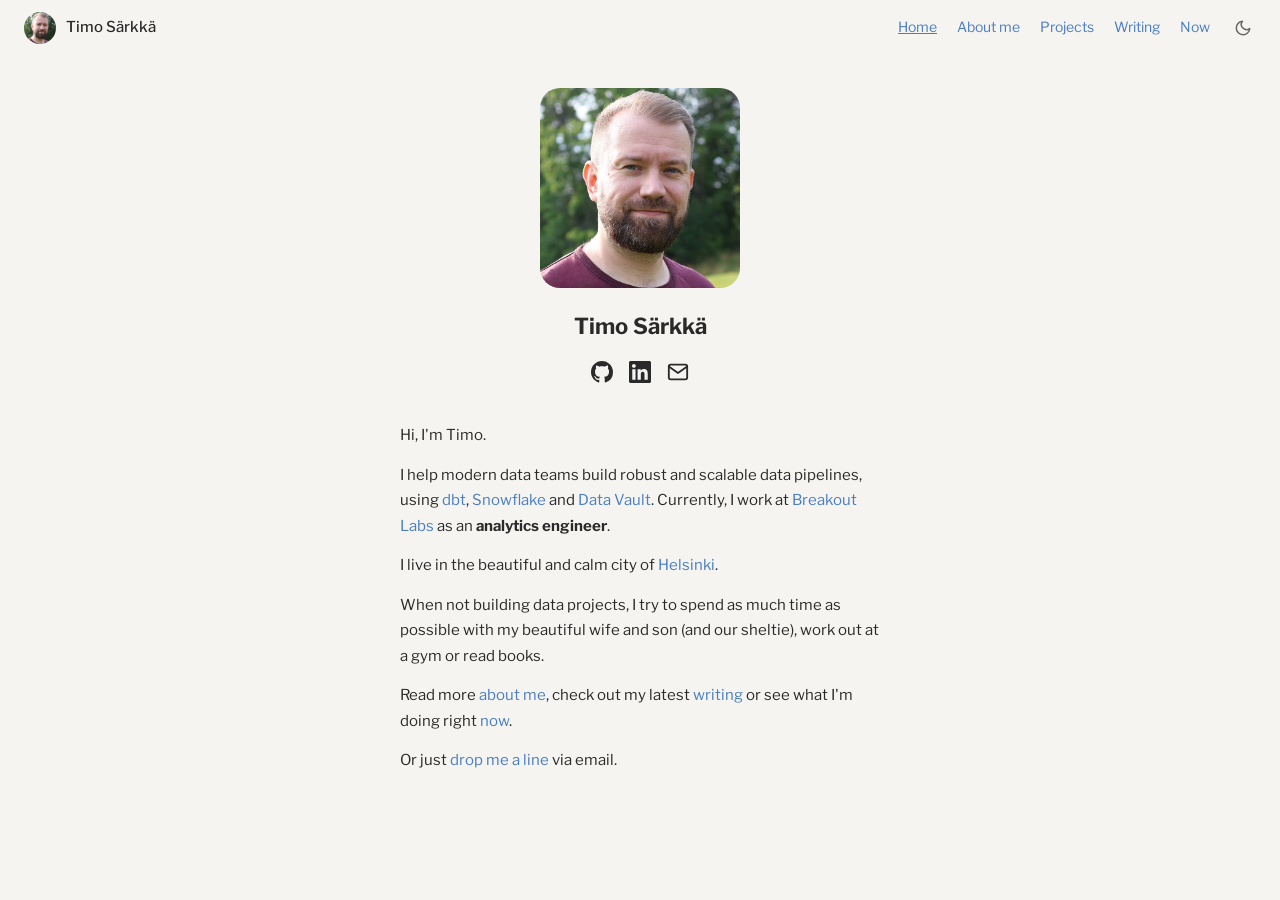
==== index.html @ 3b536372 "fixes to colors, fonts, images, viewport widths" ====
<!doctype html>
<html lang="en">
  <head>
    <meta charset="UTF-8" />
    <meta name="viewport" content="width=device-width, initial-scale=1.0" />
    <title>Timo Särkkä</title>
    <meta
      name="description"
      content="Timo Särkkä — analytics engineer, data pipeline builder, based in Helsinki."
    />
    <link rel="stylesheet" href="css/style.css" />
    <link
      rel="stylesheet"
      href="https://fonts.googleapis.com/css2?family=Libre+Franklin:wght@400;500;700&display=swap"
    />
    <script>
      (function () {
        const saved = localStorage.getItem("theme");
        const prefersDark = window.matchMedia(
          "(prefers-color-scheme: dark)",
        ).matches;
        if (saved === "dark" || (!saved && prefersDark)) {
          document.documentElement.setAttribute("data-theme", "dark");
        }
      })();
    </script>
  </head>
  <body>
    <header>
      <nav class="nav">
        <a href="index.html" class="nav-brand">
          <img
            src="images/profilepic_big.png"
            alt=""
            class="nav-avatar"
            onerror="this.style.visibility = 'hidden'"
          />
          Timo Särkkä
        </a>
        <div class="nav-right">
          <ul class="nav-links">
            <li><a href="index.html" data-nav-link>Home</a></li>
            <li><a href="about.html" data-nav-link>About me</a></li>
            <li><a href="projects.html" data-nav-link>Projects</a></li>
            <li><a href="writing.html" data-nav-link>Writing</a></li>
            <li><a href="now.html" data-nav-link>Now</a></li>
          </ul>
          <button class="theme-toggle" aria-label="Toggle dark mode">
            <svg
              class="icon-moon"
              viewBox="0 0 24 24"
              fill="none"
              stroke="currentColor"
              stroke-width="2"
              stroke-linecap="round"
              stroke-linejoin="round"
            >
              <path d="M21 12.79A9 9 0 1 1 11.21 3 7 7 0 0 0 21 12.79z" />
            </svg>
            <svg
              class="icon-sun"
              viewBox="0 0 24 24"
              fill="none"
              stroke="currentColor"
              stroke-width="2"
              stroke-linecap="round"
              stroke-linejoin="round"
            >
              <circle cx="12" cy="12" r="5" />
              <line x1="12" y1="1" x2="12" y2="3" />
              <line x1="12" y1="21" x2="12" y2="23" />
              <line x1="4.22" y1="4.22" x2="5.64" y2="5.64" />
              <line x1="18.36" y1="18.36" x2="19.78" y2="19.78" />
              <line x1="1" y1="12" x2="3" y2="12" />
              <line x1="21" y1="12" x2="23" y2="12" />
              <line x1="4.22" y1="19.78" x2="5.64" y2="18.36" />
              <line x1="18.36" y1="5.64" x2="19.78" y2="4.22" />
            </svg>
          </button>
        </div>
        <button class="nav-hamburger" id="nav-hamburger" aria-label="Open menu">
          <span></span><span></span><span></span>
        </button>
      </nav>
      <div class="nav-mobile" id="nav-mobile">
        <a href="index.html" data-nav-link>Home</a>
        <a href="about.html" data-nav-link>About me</a>
        <a href="projects.html" data-nav-link>Projects</a>
        <a href="writing.html" data-nav-link>Writing</a>
        <a href="now.html" data-nav-link>Now</a>
        <div class="nav-mobile-footer">
          <button class="theme-toggle" aria-label="Toggle dark mode">
            <svg
              class="icon-moon"
              viewBox="0 0 24 24"
              fill="none"
              stroke="currentColor"
              stroke-width="2"
              stroke-linecap="round"
              stroke-linejoin="round"
            >
              <path d="M21 12.79A9 9 0 1 1 11.21 3 7 7 0 0 0 21 12.79z" />
            </svg>
            <svg
              class="icon-sun"
              viewBox="0 0 24 24"
              fill="none"
              stroke="currentColor"
              stroke-width="2"
              stroke-linecap="round"
              stroke-linejoin="round"
            >
              <circle cx="12" cy="12" r="5" />
              <line x1="12" y1="1" x2="12" y2="3" />
              <line x1="12" y1="21" x2="12" y2="23" />
              <line x1="4.22" y1="4.22" x2="5.64" y2="5.64" />
              <line x1="18.36" y1="18.36" x2="19.78" y2="19.78" />
              <line x1="1" y1="12" x2="3" y2="12" />
              <line x1="21" y1="12" x2="23" y2="12" />
              <line x1="4.22" y1="19.78" x2="5.64" y2="18.36" />
              <line x1="18.36" y1="5.64" x2="19.78" y2="4.22" />
            </svg>
          </button>
        </div>
      </div>
    </header>

    <main>
      <div class="page home">
        <img
          src="images/profilepic_big.png"
          alt="Timo Särkkä"
          class="home-avatar"
          onerror="this.style.visibility = 'hidden'"
        />
        <h1 class="home-name">Timo Särkkä</h1>

        <div class="home-social">
          <a
            href="https://github.com/timosarkka"
            target="_blank"
            rel="noopener"
            aria-label="GitHub"
          >
            <svg viewBox="0 0 16 16" fill="currentColor">
              <path
                d="M8 0C3.58 0 0 3.58 0 8c0 3.54 2.29 6.53 5.47 7.59.4.07.55-.17.55-.38 0-.19-.01-.82-.01-1.49-2.01.37-2.53-.49-2.69-.94-.09-.23-.48-.94-.82-1.13-.28-.15-.68-.52-.01-.53.63-.01 1.08.58 1.23.82.72 1.21 1.87.87 2.33.66.07-.52.28-.87.51-1.07-1.78-.2-3.64-.89-3.64-3.95 0-.87.31-1.59.82-2.15-.08-.2-.36-1.02.08-2.12 0 0 .67-.21 2.2.82.64-.18 1.32-.27 2-.27.68 0 1.36.09 2 .27 1.53-1.04 2.2-.82 2.2-.82.44 1.1.16 1.92.08 2.12.51.56.82 1.27.82 2.15 0 3.07-1.87 3.75-3.65 3.95.29.25.54.73.54 1.48 0 1.07-.01 1.93-.01 2.2 0 .21.15.46.55.38A8.013 8.013 0 0016 8c0-4.42-3.58-8-8-8z"
              />
            </svg>
          </a>
          <a
            href="https://linkedin.com/in/timosarkka"
            target="_blank"
            rel="noopener"
            aria-label="LinkedIn"
          >
            <svg viewBox="0 0 24 24" fill="currentColor">
              <path
                d="M20.447 20.452h-3.554v-5.569c0-1.328-.027-3.037-1.852-3.037-1.853 0-2.136 1.445-2.136 2.939v5.667H9.351V9h3.414v1.561h.046c.477-.9 1.637-1.85 3.37-1.85 3.601 0 4.267 2.37 4.267 5.455v6.286zM5.337 7.433c-1.144 0-2.063-.926-2.063-2.065 0-1.138.92-2.063 2.063-2.063 1.14 0 2.064.925 2.064 2.063 0 1.139-.925 2.065-2.064 2.065zm1.782 13.019H3.555V9h3.564v11.452zM22.225 0H1.771C.792 0 0 .774 0 1.729v20.542C0 23.227.792 24 1.771 24h20.451C23.2 24 24 23.227 24 22.271V1.729C24 .774 23.2 0 22.222 0h.003z"
              />
            </svg>
          </a>
          <a href="mailto:timojsarkka@gmail.com" aria-label="Email">
            <svg
              viewBox="0 0 24 24"
              fill="none"
              stroke="currentColor"
              stroke-width="2"
              stroke-linecap="round"
              stroke-linejoin="round"
            >
              <path
                d="M4 4h16c1.1 0 2 .9 2 2v12c0 1.1-.9 2-2 2H4c-1.1 0-2-.9-2-2V6c0-1.1.9-2 2-2z"
              />
              <polyline points="22,6 12,13 2,6" />
            </svg>
          </a>
        </div>

        <div class="home-bio">
          <p>Hi, I'm Timo.</p>
          <p>
            I help modern data teams build robust and scalable data pipelines,
            using
            <a href="https://www.getdbt.com" target="_blank" rel="noopener"
              >dbt</a
            >,
            <a href="https://www.snowflake.com" target="_blank" rel="noopener"
              >Snowflake</a
            >
            and
            <a
              href="https://www.dataladdervault.com"
              target="_blank"
              rel="noopener"
              >Data Vault</a
            >. Currently, I work at
            <a href="https://www.breakoutlabs.fi" target="_blank" rel="noopener"
              >Breakout Labs</a
            >
            as an <strong>analytics engineer</strong>.
          </p>
          <p>
            I live in the beautiful and calm city of
            <a
              href="https://en.wikipedia.org/wiki/Helsinki"
              target="_blank"
              rel="noopener"
              >Helsinki</a
            >.
          </p>
          <p>
            When not building data projects, I try to spend as much time as
            possible with my beautiful wife and son (and our sheltie), work out
            at a gym or read books.
          </p>
          <p>
            Read more <a href="about.html">about me</a>, check out my latest
            <a href="writing.html">writing</a> or see what I'm doing right
            <a href="now.html">now</a>.
          </p>
          <p>
            Or just
            <a href="mailto:timojsarkka@gmail.com">drop me a line</a> via email.
          </p>
        </div>
      </div>
    </main>

    <script src="js/main.js"></script>
  </body>
</html>
---- css/style.css ----
/* ============================================================
   CSS Custom Properties
   ============================================================ */
:root {
  --bg: #f5f4f1;
  --bg-card: #e8e5df;
  --text: #2a2a2a;
  --text-muted: #666666;
  --accent: #4a7ec0;
  --accent-hover: #3a6eb0;
  --border: #d4d2cc;
  --radius: 6px;
  --content-width: min(700px, 90vw);
  --font: "Libre Franklin", system-ui, sans-serif;
}

[data-theme="dark"] {
  --bg: #1e1e28;
  --bg-card: #2a2a36;
  --text: #e2e2e8;
  --text-muted: #8888a0;
  --accent: #6b9fd4;
  --accent-hover: #8ab8e4;
  --border: #38384a;
}

/* ============================================================
   Reset & Base
   ============================================================ */
*,
*::before,
*::after {
  box-sizing: border-box;
  margin: 0;
  padding: 0;
}

html {
  -webkit-text-size-adjust: 100%;
}

body {
  background-color: var(--bg);
  color: var(--text);
  font-family: var(--font);
  font-size: 0.9375rem;
  line-height: 1.7;
  transition:
    background-color 0.2s,
    color 0.2s;
  min-height: 100vh;
}

a {
  color: var(--accent);
  text-decoration: none;
}
a:hover {
  color: var(--accent-hover);
  text-decoration: underline;
}

img {
  max-width: 100%;
  display: block;
}

/* ============================================================
   Header & Navigation
   ============================================================ */
header {
  position: sticky;
  top: 0;
  z-index: 100;
  background-color: var(--bg);
  transition: background-color 0.2s;
}

.nav {
  display: flex;
  align-items: center;
  justify-content: space-between;
  padding: 0 24px;
  height: 56px;
}

.nav-brand {
  display: flex;
  align-items: center;
  gap: 10px;
  color: var(--text);
  font-size: 0.9375rem;
  font-weight: 500;
  text-decoration: none;
  flex-shrink: 0;
}
.nav-brand:hover {
  color: var(--text);
  text-decoration: none;
}

.nav-avatar {
  width: 32px;
  height: 32px;
  border-radius: 50%;
  object-fit: cover;
  background: var(--bg-card);
}

.nav-right {
  display: flex;
  align-items: center;
  gap: 20px;
}

.nav-links {
  display: flex;
  list-style: none;
  gap: 20px;
  align-items: center;
}
.nav-links a {
  color: var(--accent);
  font-size: 0.875rem;
  text-decoration: none;
}
.nav-links a:hover,
.nav-links a.active {
  text-decoration: underline;
}

/* Theme toggle */
.theme-toggle {
  background: none;
  border: none;
  cursor: pointer;
  color: var(--text-muted);
  padding: 4px;
  display: flex;
  align-items: center;
  border-radius: 4px;
  transition: color 0.2s;
  flex-shrink: 0;
}
.theme-toggle:hover {
  color: var(--text);
}
.theme-toggle svg {
  width: 18px;
  height: 18px;
}

.icon-sun {
  display: none;
}
.icon-moon {
  display: block;
}
[data-theme="dark"] .icon-sun {
  display: block;
}
[data-theme="dark"] .icon-moon {
  display: none;
}

/* Hamburger button */
.nav-hamburger {
  display: none;
  background: none;
  border: none;
  cursor: pointer;
  color: var(--text);
  padding: 4px;
  flex-direction: column;
  gap: 5px;
  align-items: center;
  justify-content: center;
  width: 32px;
  height: 32px;
}
.nav-hamburger span {
  display: block;
  width: 20px;
  height: 2px;
  background: currentColor;
  border-radius: 1px;
  transition:
    transform 0.2s,
    opacity 0.2s;
}
.nav-hamburger.open span:nth-child(1) {
  transform: translateY(7px) rotate(45deg);
}
.nav-hamburger.open span:nth-child(2) {
  opacity: 0;
}
.nav-hamburger.open span:nth-child(3) {
  transform: translateY(-7px) rotate(-45deg);
}

/* Mobile dropdown */
.nav-mobile {
  display: none;
  background-color: var(--bg);
  border-top: 1px solid var(--border);
  border-bottom: 1px solid var(--border);
  padding: 8px 0 12px;
  transition: background-color 0.2s;
}
.nav-mobile.open {
  display: block;
}
.nav-mobile a {
  display: block;
  padding: 10px 24px;
  color: var(--accent);
  font-size: 0.9375rem;
  text-decoration: none;
}
.nav-mobile a:hover {
  background: var(--bg-card);
  text-decoration: none;
}
.nav-mobile a.active {
  text-decoration: underline;
}
.nav-mobile-footer {
  display: flex;
  align-items: center;
  padding: 10px 24px 0;
  gap: 10px;
  border-top: 1px solid var(--border);
  margin-top: 8px;
}
.nav-mobile-footer span {
  font-size: 0.875rem;
  color: var(--text-muted);
}

/* ============================================================
   Page Content
   ============================================================ */
.page {
  max-width: var(--content-width);
  margin: 0 auto;
  padding: 48px 24px 80px;
}

.page-title {
  font-size: 1.625rem;
  font-weight: 700;
  color: var(--text);
  margin-bottom: 28px;
}

/* ============================================================
   Home Page
   ============================================================ */
.home {
  text-align: center;
  padding-top: 32px;
}

.home-avatar {
  width: 200px;
  height: 200px;
  border-radius: 10%;
  object-fit: cover;
  margin: 0 auto 20px;
  background: var(--bg-card);
}

.home-name {
  font-size: 1.375rem;
  font-weight: 700;
  margin-bottom: 16px;
}

.home-social {
  display: flex;
  justify-content: center;
  gap: 16px;
  margin-bottom: 40px;
}
.home-social a {
  color: var(--text);
  display: flex;
  align-items: center;
  text-decoration: none;
  transition: color 0.15s;
}
.home-social a:hover {
  color: var(--accent);
  text-decoration: none;
}
.home-social svg {
  width: 22px;
  height: 22px;
}

.home-bio {
  text-align: left;
  max-width: 480px;
  margin: 0 auto;
}
.home-bio p + p {
  margin-top: 14px;
}

/* ============================================================
   About Page
   ============================================================ */
.about-meta {
  margin-bottom: 36px;
}
.about-meta p {
  color: var(--text-muted);
  font-size: 0.875rem;
  margin-bottom: 4px;
}
.about-meta .updated {
  font-style: italic;
}

.about-section {
  margin-bottom: 40px;
}
.about-section h2 {
  font-size: 1.0625rem;
  font-weight: 700;
  margin-bottom: 12px;
}
.about-section p + p {
  margin-top: 12px;
}
.about-section ul {
  list-style: disc;
  padding-left: 18px;
}
.about-section ul li {
  margin-bottom: 5px;
}

/* ============================================================
   Writing Page
   ============================================================ */
.writing-intro {
  margin-bottom: 36px;
}
.writing-intro p {
  margin-bottom: 6px;
}
.writing-note {
  color: var(--text-muted);
  font-size: 0.875rem;
}

.writing-topic {
  margin-bottom: 32px;
}
.writing-topic h2 {
  font-size: 1rem;
  font-weight: 700;
  margin-bottom: 10px;
}
.writing-topic ul {
  list-style: none;
  padding: 0;
}
.writing-topic ul li {
  margin-bottom: 8px;
}

.ext-link::after {
  content: " ↗";
  font-size: 0.85em;
  vertical-align: 0.05em;
}

/* ============================================================
   Now Page
   ============================================================ */
.now-intro {
  margin-bottom: 32px;
}
.now-intro p {
  margin-bottom: 4px;
}
.now-updated {
  font-style: italic;
  color: var(--text-muted);
  font-size: 0.875rem;
}

.now-section {
  margin-bottom: 36px;
}
.now-section h2 {
  font-size: 1.0625rem;
  font-weight: 700;
  margin-bottom: 10px;
}
.now-section p + p {
  margin-top: 10px;
}

/* ============================================================
   Projects Page
   ============================================================ */
.projects-controls {
  display: flex;
  flex-wrap: wrap;
  gap: 12px 20px;
  align-items: center;
  margin-bottom: 28px;
}

.projects-filter {
  display: flex;
  flex-wrap: wrap;
  gap: 6px;
  align-items: center;
}

.filter-label {
  font-size: 0.8125rem;
  color: var(--text-muted);
  margin-right: 4px;
}

.filter-btn {
  padding: 4px 14px;
  border: 1px solid var(--border);
  border-radius: 20px;
  background: none;
  color: var(--text-muted);
  font-size: 0.8125rem;
  cursor: pointer;
  font-family: var(--font);
  transition: all 0.15s;
  line-height: 1.5;
}
.filter-btn:hover {
  border-color: var(--accent);
  color: var(--accent);
}
.filter-btn.active {
  background: var(--accent);
  border-color: var(--accent);
  color: #fff;
}

.projects-sort {
  display: flex;
  align-items: center;
  gap: 8px;
  margin-left: auto;
}
.sort-label {
  font-size: 0.8125rem;
  color: var(--text-muted);
}
.sort-select {
  padding: 4px 8px;
  border: 1px solid var(--border);
  border-radius: 4px;
  background: var(--bg);
  color: var(--text);
  font-size: 0.8125rem;
  cursor: pointer;
  font-family: var(--font);
}

.projects-grid {
  display: grid;
  grid-template-columns: repeat(auto-fill, minmax(260px, 1fr));
  gap: 18px;
}

.project-card {
  border: 1px solid var(--border);
  border-radius: var(--radius);
  padding: 20px;
  display: flex;
  flex-direction: column;
  transition:
    border-color 0.15s,
    box-shadow 0.15s;
}
.project-card:hover {
  border-color: var(--accent);
  box-shadow: 0 2px 8px rgba(74, 126, 192, 0.12);
}

.project-card-title {
  font-size: 0.9375rem;
  font-weight: 600;
  margin-bottom: 8px;
}
.project-card-title a {
  color: var(--text);
  text-decoration: none;
}
.project-card-title a:hover {
  color: var(--accent);
}

.project-card-desc {
  font-size: 0.875rem;
  color: var(--text-muted);
  line-height: 1.55;
  flex: 1;
  margin-bottom: 16px;
}

.project-card-tags {
  display: flex;
  flex-wrap: wrap;
  gap: 5px;
}
.project-tag {
  font-size: 0.75rem;
  padding: 2px 8px;
  border-radius: 10px;
  background: var(--bg-card);
  color: var(--text-muted);
}

.projects-empty {
  grid-column: 1 / -1;
  color: var(--text-muted);
  font-size: 0.9375rem;
  padding: 20px 0;
}

/* ============================================================
   Hire Me Page
   ============================================================ */
.hire-draft-notice {
  border-left: 3px solid var(--accent);
  background: var(--bg-card);
  padding: 12px 16px;
  margin-bottom: 40px;
  border-radius: 0 4px 4px 0;
  font-size: 0.875rem;
  color: var(--text-muted);
}

.hire-section {
  margin-bottom: 40px;
}
.hire-section h2 {
  font-size: 1.0625rem;
  font-weight: 700;
  margin-bottom: 14px;
}
.hire-section p + p {
  margin-top: 12px;
}
.hire-section ul {
  list-style: disc;
  padding-left: 18px;
}
.hire-section ul li {
  margin-bottom: 6px;
}
.hire-section h3 {
  font-size: 0.9375rem;
  font-weight: 600;
  margin-top: 18px;
  margin-bottom: 8px;
}

.tech-stack {
  display: flex;
  flex-wrap: wrap;
  gap: 8px;
  margin-top: 12px;
}
.tech-tag {
  padding: 4px 12px;
  border: 1px solid var(--border);
  border-radius: 20px;
  font-size: 0.8125rem;
  color: var(--text-muted);
}

/* ============================================================
   Responsive
   ============================================================ */
@media (max-width: 640px) {
  .nav-links,
  .nav-right .theme-toggle {
    display: none;
  }
  .nav-hamburger {
    display: flex;
  }

  .page {
    padding: 32px 16px 60px;
  }

  .home {
    padding-top: 20px;
  }

  .projects-grid {
    grid-template-columns: 1fr;
  }

  .projects-sort {
    margin-left: 0;
  }
}
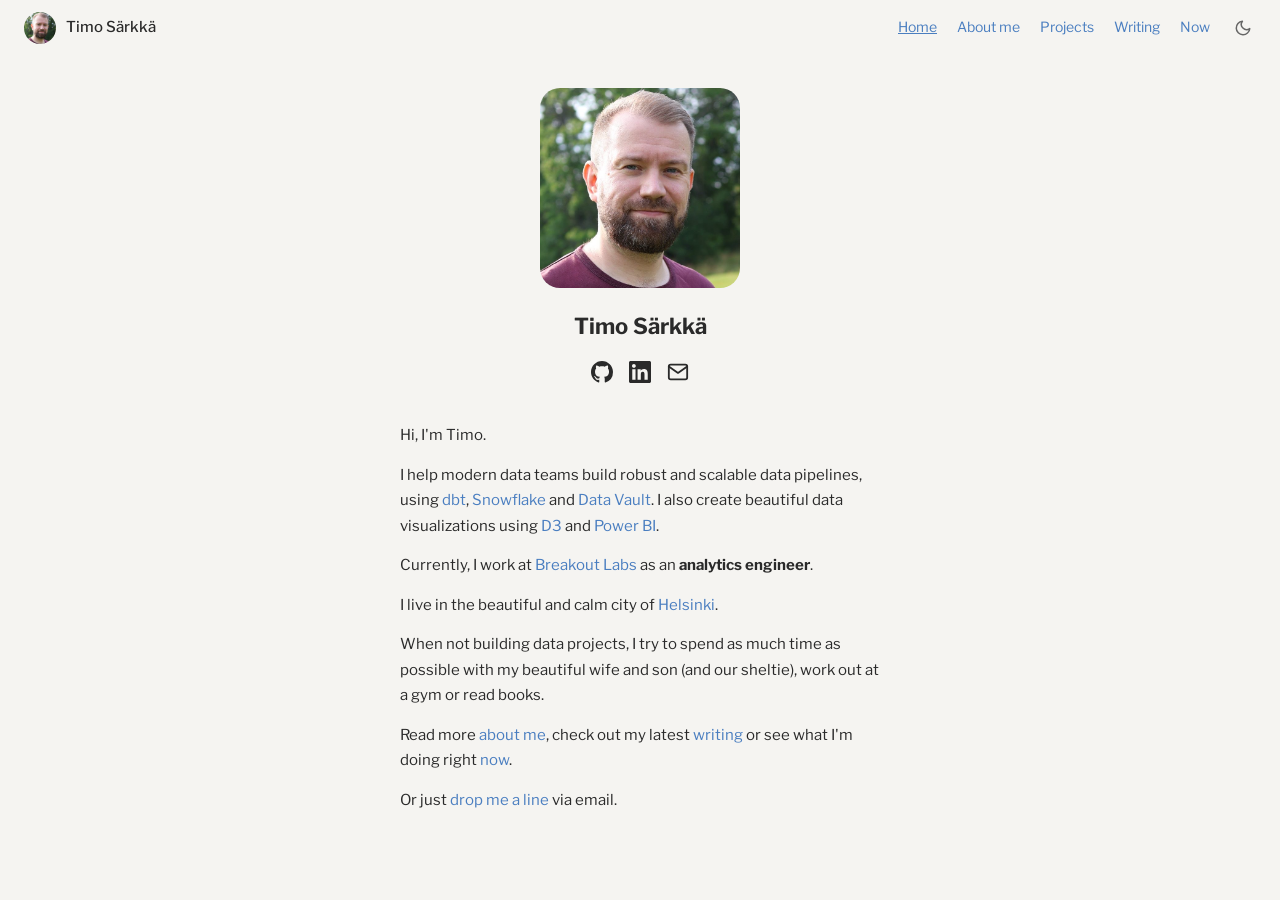
==== commit 6a2f8d0a: "add blog post, rewrite of all pages" ====
--- a/index.html
+++ b/index.html
@@ -190,12 +190,26 @@
             >
             and
             <a
-              href="https://www.dataladdervault.com"
+              href="https://en.wikipedia.org/wiki/Data_vault_modeling"
               target="_blank"
               rel="noopener"
               >Data Vault</a
-            >. Currently, I work at
-            <a href="https://www.breakoutlabs.fi" target="_blank" rel="noopener"
+            >. I also create beautiful data visualizations using
+            <a href="https://d3js.org/" target="_blank" rel="noopener">D3</a>
+            and
+            <a
+              href="https://www.microsoft.com/en-us/power-platform/products/power-bi/"
+              target="_blank"
+              rel="noopener"
+              >Power BI</a
+            >.
+          </p>
+          <p>
+            Currently, I work at
+            <a
+              href="https://www.breakout-labs.com"
+              target="_blank"
+              rel="noopener"
               >Breakout Labs</a
             >
             as an <strong>analytics engineer</strong>.
@@ -203,7 +217,7 @@
           <p>
             I live in the beautiful and calm city of
             <a
-              href="https://en.wikipedia.org/wiki/Helsinki"
+              href="https://www.google.com/search?q=helsinki"
               target="_blank"
               rel="noopener"
               >Helsinki</a
@@ -221,7 +235,7 @@
           </p>
           <p>
             Or just
-            <a href="mailto:timojsarkka@gmail.com">drop me a line</a> via email.
+            <a href="mailto:t@timosarkka.com">drop me a line</a> via email.
           </p>
         </div>
       </div>
--- a/css/style.css
+++ b/css/style.css
@@ -253,6 +253,12 @@
   margin-bottom: 28px;
 }
 
+.page hr {
+  border: none;
+  border-top: 1px solid var(--border);
+  margin: 24px 0;
+}
+
 /* ============================================================
    Home Page
    ============================================================ */
@@ -314,12 +320,12 @@
   margin-bottom: 36px;
 }
 .about-meta p {
+  margin-bottom: 4px;
+}
+.about-meta .updated {
+  font-style: italic;
   color: var(--text-muted);
   font-size: 0.875rem;
-  margin-bottom: 4px;
-}
-.about-meta .updated {
-  font-style: italic;
 }
 
 .about-section {
@@ -351,7 +357,6 @@
   margin-bottom: 6px;
 }
 .writing-note {
-  color: var(--text-muted);
   font-size: 0.875rem;
 }
 
@@ -407,25 +412,24 @@
 /* ============================================================
    Projects Page
    ============================================================ */
+.projects-intro {
+  font-size: 0.875rem;
+  margin-bottom: 28px;
+}
+
 .projects-controls {
-  display: flex;
-  flex-wrap: wrap;
-  gap: 12px 20px;
-  align-items: center;
-  margin-bottom: 28px;
-}
-
-.projects-filter {
   display: flex;
   flex-wrap: wrap;
   gap: 6px;
   align-items: center;
-}
-
-.filter-label {
-  font-size: 0.8125rem;
-  color: var(--text-muted);
-  margin-right: 4px;
+  margin-bottom: 28px;
+}
+
+.projects-filter {
+  display: flex;
+  flex-wrap: wrap;
+  gap: 6px;
+  align-items: center;
 }
 
 .filter-btn {
@@ -450,67 +454,65 @@
   color: #fff;
 }
 
-.projects-sort {
-  display: flex;
-  align-items: center;
-  gap: 8px;
-  margin-left: auto;
-}
-.sort-label {
-  font-size: 0.8125rem;
-  color: var(--text-muted);
-}
-.sort-select {
-  padding: 4px 8px;
-  border: 1px solid var(--border);
-  border-radius: 4px;
-  background: var(--bg);
-  color: var(--text);
-  font-size: 0.8125rem;
-  cursor: pointer;
-  font-family: var(--font);
-}
-
 .projects-grid {
   display: grid;
-  grid-template-columns: repeat(auto-fill, minmax(260px, 1fr));
-  gap: 18px;
+  grid-template-columns: repeat(3, 1fr);
+  grid-auto-rows: 220px;
+  grid-auto-flow: row dense;
+  gap: 16px;
 }
 
 .project-card {
-  border: 1px solid var(--border);
+  position: relative;
+  overflow: hidden;
   border-radius: var(--radius);
+  display: block;
+  text-decoration: none;
+}
+
+.project-card.tall {
+  grid-row: span 2;
+}
+
+.project-card-bg {
+  position: absolute;
+  inset: 0;
+  transition: transform 0.35s ease;
+}
+
+.project-card:hover .project-card-bg {
+  transform: scale(1.04);
+}
+
+.project-card-overlay {
+  position: absolute;
+  inset: 0;
+  background: rgba(18, 18, 28, 0.8);
+  display: flex;
+  flex-direction: column;
+  justify-content: flex-end;
   padding: 20px;
-  display: flex;
-  flex-direction: column;
-  transition:
-    border-color 0.15s,
-    box-shadow 0.15s;
-}
-.project-card:hover {
-  border-color: var(--accent);
-  box-shadow: 0 2px 8px rgba(74, 126, 192, 0.12);
+  opacity: 0;
+  transition: opacity 0.25s ease;
+}
+
+.project-card:hover .project-card-overlay {
+  opacity: 1;
 }
 
 .project-card-title {
   font-size: 0.9375rem;
   font-weight: 600;
+  color: #fff;
   margin-bottom: 8px;
-}
-.project-card-title a {
-  color: var(--text);
-  text-decoration: none;
-}
-.project-card-title a:hover {
-  color: var(--accent);
+  line-height: 1.3;
 }
 
 .project-card-desc {
-  font-size: 0.875rem;
-  color: var(--text-muted);
-  line-height: 1.55;
-  flex: 1;
-  margin-bottom: 16px;
+  font-size: 0.8125rem;
+  color: rgba(255, 255, 255, 0.8);
+  line-height: 1.5;
+  margin-bottom: 12px;
 }
 
 .project-card-tags {
@@ -518,17 +520,18 @@
   flex-wrap: wrap;
   gap: 5px;
 }
+
 .project-tag {
   font-size: 0.75rem;
   padding: 2px 8px;
   border-radius: 10px;
-  background: var(--bg-card);
-  color: var(--text-muted);
+  background: rgba(255, 255, 255, 0.15);
+  color: rgba(255, 255, 255, 0.9);
+  border: 1px solid rgba(255, 255, 255, 0.25);
 }
 
 .projects-empty {
   grid-column: 1 / -1;
-  color: var(--text-muted);
   font-size: 0.9375rem;
   padding: 20px 0;
 }
@@ -543,7 +546,6 @@
   margin-bottom: 40px;
   border-radius: 0 4px 4px 0;
   font-size: 0.875rem;
-  color: var(--text-muted);
 }
 
 .hire-section {
@@ -588,6 +590,12 @@
 /* ============================================================
    Responsive
    ============================================================ */
+@media (max-width: 900px) {
+  .projects-grid {
+    grid-template-columns: repeat(2, 1fr);
+  }
+}
+
 @media (max-width: 640px) {
   .nav-links,
   .nav-right .theme-toggle {
@@ -609,7 +617,7 @@
     grid-template-columns: 1fr;
   }
 
-  .projects-sort {
-    margin-left: 0;
+  .project-card.tall {
+    grid-row: span 1;
   }
 }
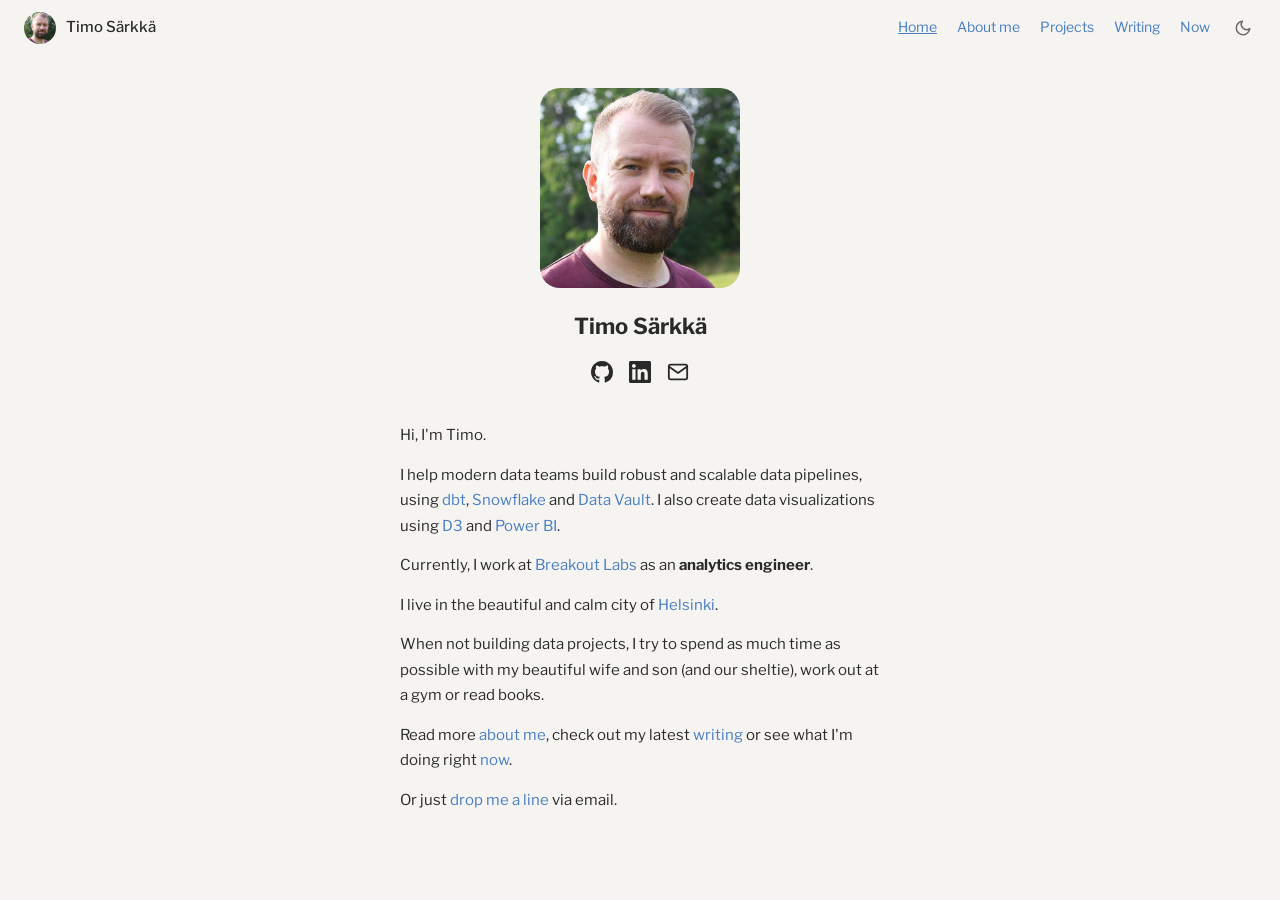
==== commit e1aeebcc: "polished texts on index, now and projects pages" ====
--- a/index.html
+++ b/index.html
@@ -194,7 +194,7 @@
               target="_blank"
               rel="noopener"
               >Data Vault</a
-            >. I also create beautiful data visualizations using
+            >. I also create data visualizations using
             <a href="https://d3js.org/" target="_blank" rel="noopener">D3</a>
             and
             <a
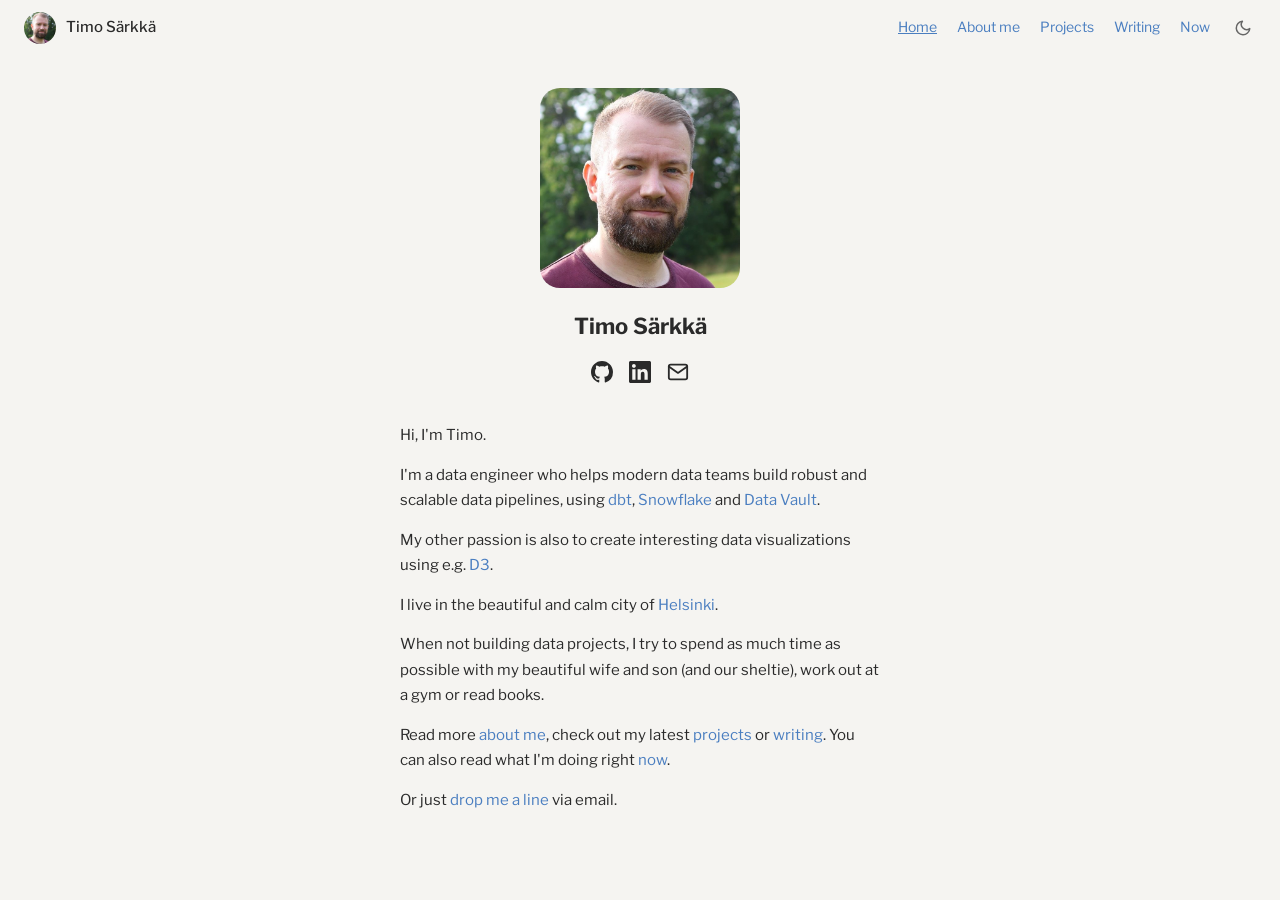
==== commit e5095375: "make small fixes for wordings" ====
--- a/index.html
+++ b/index.html
@@ -180,8 +180,8 @@
         <div class="home-bio">
           <p>Hi, I'm Timo.</p>
           <p>
-            I help modern data teams build robust and scalable data pipelines,
-            using
+            I'm a data engineer who helps modern data teams build robust and
+            scalable data pipelines, using
             <a href="https://www.getdbt.com" target="_blank" rel="noopener"
               >dbt</a
             >,
@@ -194,25 +194,12 @@
               target="_blank"
               rel="noopener"
               >Data Vault</a
-            >. I also create data visualizations using
-            <a href="https://d3js.org/" target="_blank" rel="noopener">D3</a>
-            and
-            <a
-              href="https://www.microsoft.com/en-us/power-platform/products/power-bi/"
-              target="_blank"
-              rel="noopener"
-              >Power BI</a
             >.
           </p>
           <p>
-            Currently, I work at
-            <a
-              href="https://www.breakout-labs.com"
-              target="_blank"
-              rel="noopener"
-              >Breakout Labs</a
-            >
-            as an <strong>analytics engineer</strong>.
+            My other passion is also to create interesting data visualizations
+            using e.g.
+            <a href="https://d3js.org/" target="_blank" rel="noopener">D3</a>.
           </p>
           <p>
             I live in the beautiful and calm city of
@@ -230,8 +217,9 @@
           </p>
           <p>
             Read more <a href="about.html">about me</a>, check out my latest
-            <a href="writing.html">writing</a> or see what I'm doing right
-            <a href="now.html">now</a>.
+            <a href="projects.html">projects</a> or
+            <a href="writing.html">writing</a>. You can also read what I'm doing
+            right <a href="now.html">now</a>.
           </p>
           <p>
             Or just
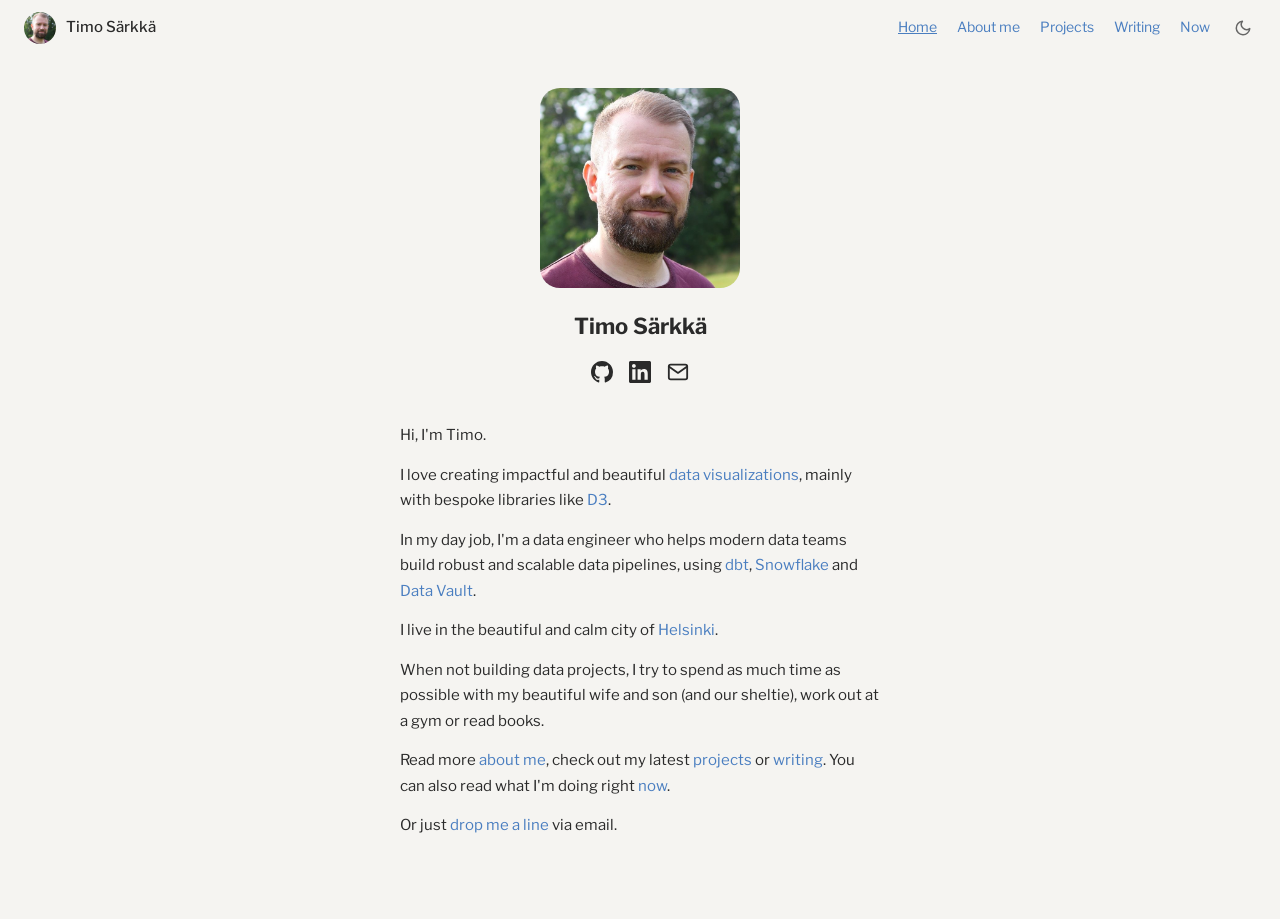
==== commit 8e63e121: "update texts" ====
--- a/index.html
+++ b/index.html
@@ -180,8 +180,14 @@
         <div class="home-bio">
           <p>Hi, I'm Timo.</p>
           <p>
-            I'm a data engineer who helps modern data teams build robust and
-            scalable data pipelines, using
+            I love creating impactful and beautiful
+            <a href="projects.html">data visualizations</a>, mainly with bespoke
+            libraries like
+            <a href="https://d3js.org/" target="_blank" rel="noopener">D3</a>.
+          </p>
+          <p>
+            In my day job, I'm a data engineer who helps modern data teams build
+            robust and scalable data pipelines, using
             <a href="https://www.getdbt.com" target="_blank" rel="noopener"
               >dbt</a
             >,
@@ -197,11 +203,6 @@
             >.
           </p>
           <p>
-            My other passion is also to create interesting data visualizations
-            using e.g.
-            <a href="https://d3js.org/" target="_blank" rel="noopener">D3</a>.
-          </p>
-          <p>
             I live in the beautiful and calm city of
             <a
               href="https://www.google.com/search?q=helsinki"
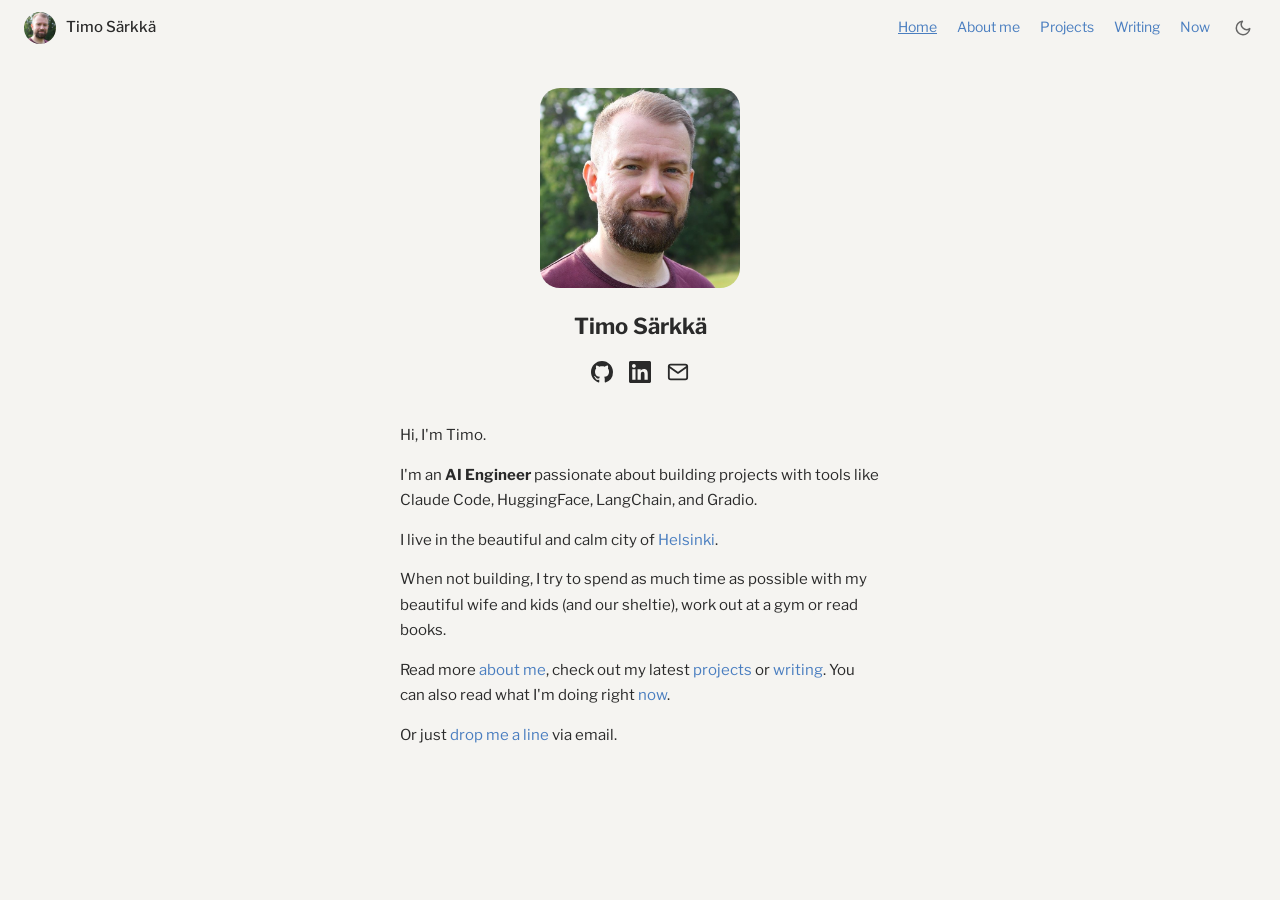
==== commit 546d0e87: "changed lead theme to ai engineering" ====
--- a/index.html
+++ b/index.html
@@ -180,27 +180,9 @@
         <div class="home-bio">
           <p>Hi, I'm Timo.</p>
           <p>
-            I love creating impactful and beautiful
-            <a href="projects.html">data visualizations</a>, mainly with bespoke
-            libraries like
-            <a href="https://d3js.org/" target="_blank" rel="noopener">D3</a>.
-          </p>
-          <p>
-            In my day job, I'm a data engineer who helps modern data teams build
-            robust and scalable data pipelines, using
-            <a href="https://www.getdbt.com" target="_blank" rel="noopener"
-              >dbt</a
-            >,
-            <a href="https://www.snowflake.com" target="_blank" rel="noopener"
-              >Snowflake</a
-            >
-            and
-            <a
-              href="https://en.wikipedia.org/wiki/Data_vault_modeling"
-              target="_blank"
-              rel="noopener"
-              >Data Vault</a
-            >.
+            I'm an <strong>AI Engineer</strong> passionate about building
+            projects with tools like Claude Code, HuggingFace, LangChain, and
+            Gradio.
           </p>
           <p>
             I live in the beautiful and calm city of
@@ -212,9 +194,9 @@
             >.
           </p>
           <p>
-            When not building data projects, I try to spend as much time as
-            possible with my beautiful wife and son (and our sheltie), work out
-            at a gym or read books.
+            When not building, I try to spend as much time as possible with my
+            beautiful wife and kids (and our sheltie), work out at a gym or read
+            books.
           </p>
           <p>
             Read more <a href="about.html">about me</a>, check out my latest
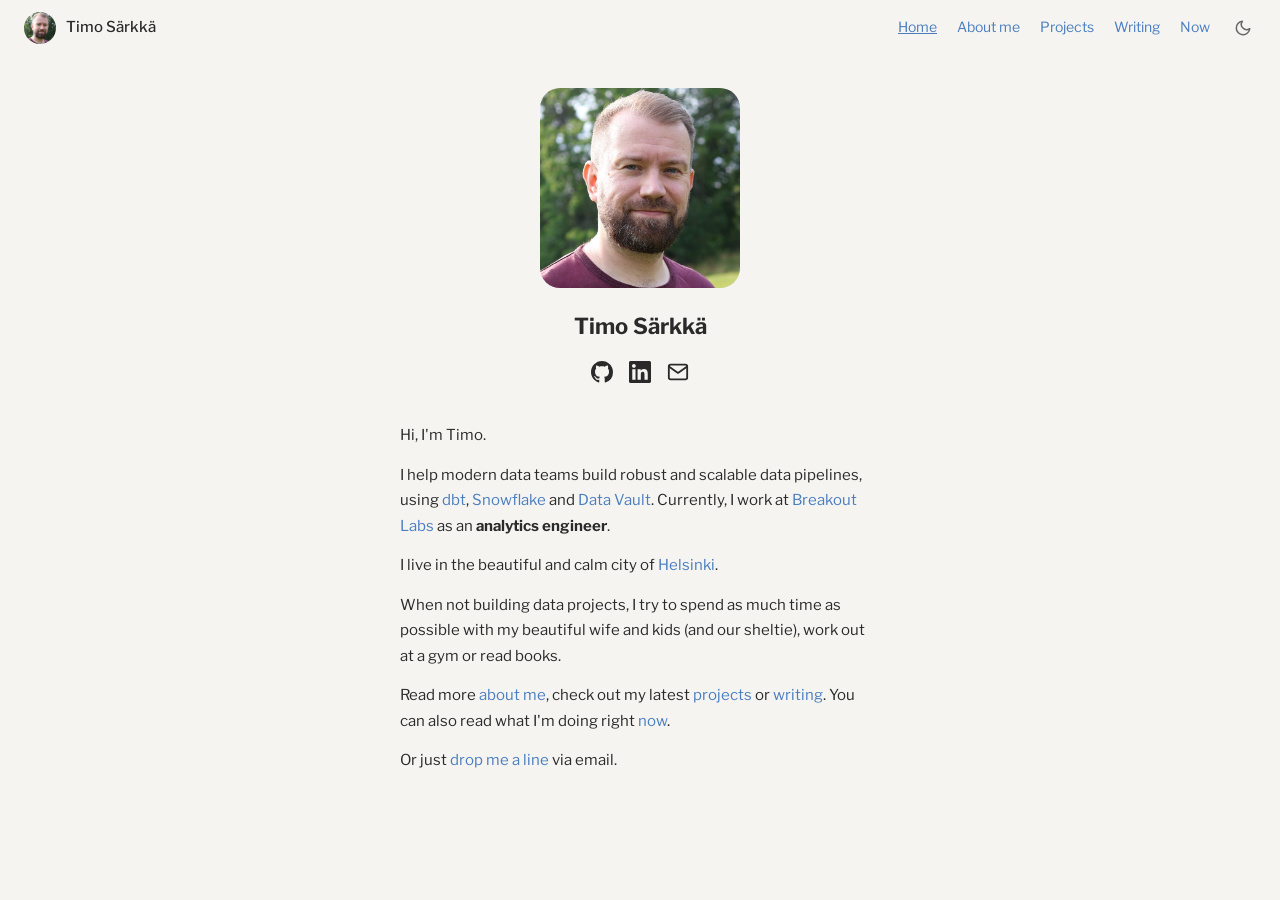
==== commit 79f4f8a9: "updated site for DE content" ====
--- a/index.html
+++ b/index.html
@@ -180,9 +180,31 @@
         <div class="home-bio">
           <p>Hi, I'm Timo.</p>
           <p>
-            I'm an <strong>AI Engineer</strong> passionate about building
-            projects with tools like Claude Code, HuggingFace, LangChain, and
-            Gradio.
+            I help modern data teams build robust and scalable data pipelines,
+            using
+            <a href="https://www.getdbt.com/" target="_blank" rel="noopener"
+              >dbt</a
+            >,
+            <a
+              href="https://www.snowflake.com/en/"
+              target="_blank"
+              rel="noopener"
+              >Snowflake</a
+            >
+            and
+            <a
+              href="https://en.wikipedia.org/wiki/Data_vault_modeling"
+              target="_blank"
+              rel="noopener"
+              >Data Vault</a
+            >. Currently, I work at
+            <a
+              href="https://www.breakout-labs.com"
+              target="_blank"
+              rel="noopener"
+              >Breakout Labs</a
+            >
+            as an <strong>analytics engineer</strong>.
           </p>
           <p>
             I live in the beautiful and calm city of
@@ -194,9 +216,9 @@
             >.
           </p>
           <p>
-            When not building, I try to spend as much time as possible with my
-            beautiful wife and kids (and our sheltie), work out at a gym or read
-            books.
+            When not building data projects, I try to spend as much time as
+            possible with my beautiful wife and kids (and our sheltie), work out
+            at a gym or read books.
           </p>
           <p>
             Read more <a href="about.html">about me</a>, check out my latest
--- a/css/style.css
+++ b/css/style.css
@@ -588,6 +588,56 @@
 }
 
 /* ============================================================
+   Post Page
+   ============================================================ */
+.post-intro {
+  margin-bottom: 8px;
+}
+.post-intro p + p {
+  margin-top: 12px;
+}
+
+.post-section {
+  margin-bottom: 32px;
+}
+.post-section h2 {
+  font-size: 1.0625rem;
+  font-weight: 700;
+  margin-bottom: 12px;
+}
+.post-section p + p {
+  margin-top: 12px;
+}
+.post-section ul,
+.post-section ol {
+  list-style: disc;
+  padding-left: 18px;
+  margin-top: 12px;
+}
+.post-section ol {
+  list-style: decimal;
+}
+.post-section ul li,
+.post-section ol li {
+  margin-bottom: 5px;
+}
+.post-section p + ul,
+.post-section p + ol {
+  margin-top: 8px;
+}
+.post-footnote {
+  font-size: 0.875rem;
+  color: var(--text-muted);
+  font-style: italic;
+}
+
+.post-back {
+  display: inline-block;
+  margin-bottom: 20px;
+  font-size: 0.875rem;
+}
+
+/* ============================================================
    Responsive
    ============================================================ */
 @media (max-width: 900px) {
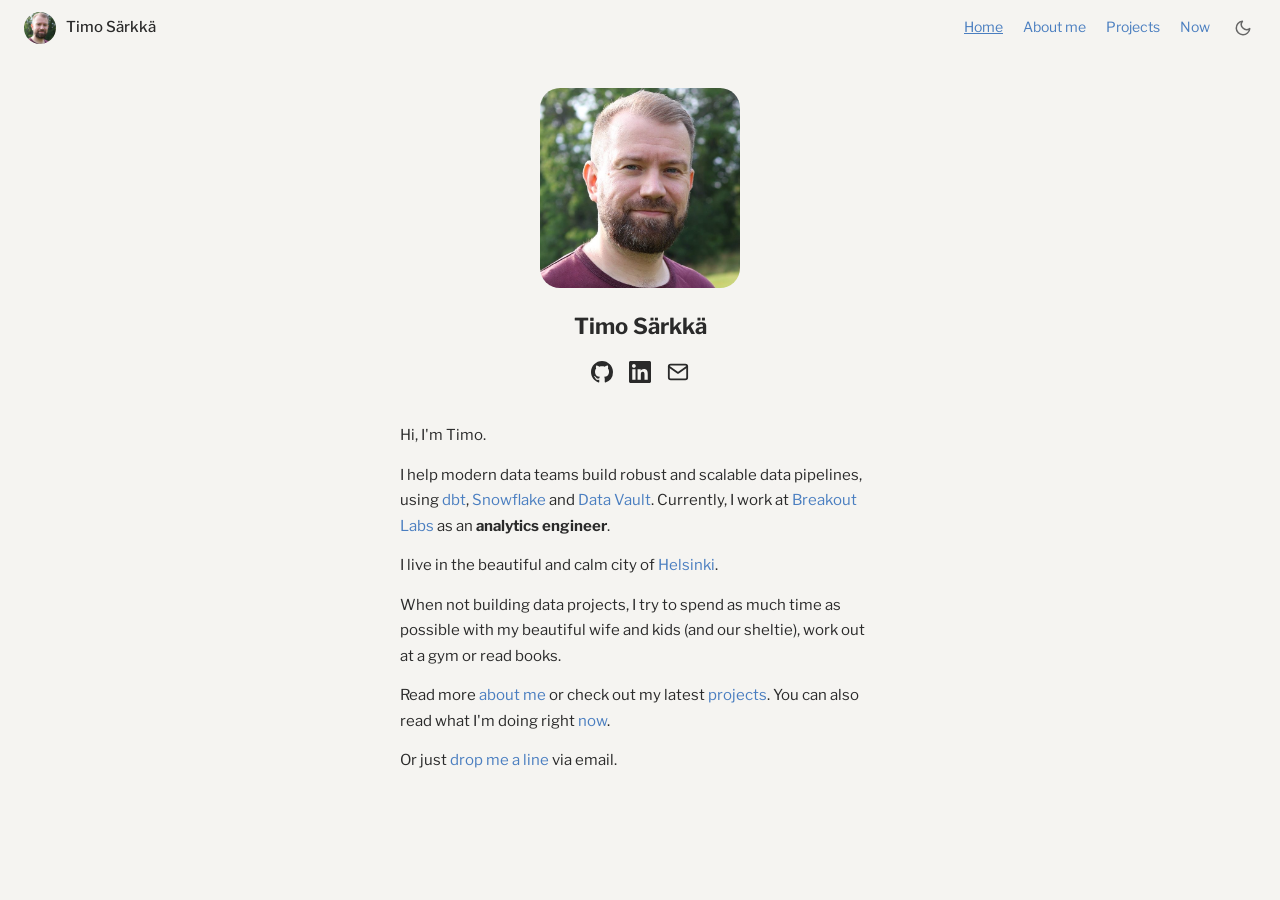
==== commit 99adaac6: "remove writing" ====
--- a/index.html
+++ b/index.html
@@ -42,7 +42,6 @@
             <li><a href="index.html" data-nav-link>Home</a></li>
             <li><a href="about.html" data-nav-link>About me</a></li>
             <li><a href="projects.html" data-nav-link>Projects</a></li>
-            <li><a href="writing.html" data-nav-link>Writing</a></li>
             <li><a href="now.html" data-nav-link>Now</a></li>
           </ul>
           <button class="theme-toggle" aria-label="Toggle dark mode">
@@ -86,7 +85,6 @@
         <a href="index.html" data-nav-link>Home</a>
         <a href="about.html" data-nav-link>About me</a>
         <a href="projects.html" data-nav-link>Projects</a>
-        <a href="writing.html" data-nav-link>Writing</a>
         <a href="now.html" data-nav-link>Now</a>
         <div class="nav-mobile-footer">
           <button class="theme-toggle" aria-label="Toggle dark mode">
@@ -221,10 +219,9 @@
             at a gym or read books.
           </p>
           <p>
-            Read more <a href="about.html">about me</a>, check out my latest
-            <a href="projects.html">projects</a> or
-            <a href="writing.html">writing</a>. You can also read what I'm doing
-            right <a href="now.html">now</a>.
+            Read more <a href="about.html">about me</a> or check out my latest
+            <a href="projects.html">projects</a>. You can also read what I'm
+            doing right <a href="now.html">now</a>.
           </p>
           <p>
             Or just
--- a/css/style.css
+++ b/css/style.css
@@ -348,41 +348,6 @@
 }
 
 /* ============================================================
-   Writing Page
-   ============================================================ */
-.writing-intro {
-  margin-bottom: 36px;
-}
-.writing-intro p {
-  margin-bottom: 6px;
-}
-.writing-note {
-  font-size: 0.875rem;
-}
-
-.writing-topic {
-  margin-bottom: 32px;
-}
-.writing-topic h2 {
-  font-size: 1rem;
-  font-weight: 700;
-  margin-bottom: 10px;
-}
-.writing-topic ul {
-  list-style: none;
-  padding: 0;
-}
-.writing-topic ul li {
-  margin-bottom: 8px;
-}
-
-.ext-link::after {
-  content: " ↗";
-  font-size: 0.85em;
-  vertical-align: 0.05em;
-}
-
-/* ============================================================
    Now Page
    ============================================================ */
 .now-intro {
@@ -457,62 +422,104 @@
 .projects-grid {
   display: grid;
   grid-template-columns: repeat(3, 1fr);
-  grid-auto-rows: 220px;
+  grid-auto-rows: minmax(240px, auto);
   grid-auto-flow: row dense;
-  gap: 16px;
+  gap: 20px;
 }
 
 .project-card {
   position: relative;
   overflow: hidden;
   border-radius: var(--radius);
-  display: block;
-  text-decoration: none;
+  display: flex;
+  flex-direction: column;
+  text-decoration: none;
+  background: var(--bg-card);
+  border: 1px solid var(--border);
+  transition:
+    transform 0.3s cubic-bezier(0.2, 0.7, 0.3, 1),
+    box-shadow 0.3s ease,
+    border-color 0.3s ease;
 }
 
 .project-card.tall {
   grid-row: span 2;
 }
 
+/* accent bar that wipes across the top on hover */
+.project-card::after {
+  content: "";
+  position: absolute;
+  top: 0;
+  left: 0;
+  right: 0;
+  height: 3px;
+  background: var(--accent);
+  transform: scaleX(0);
+  transform-origin: left;
+  transition: transform 0.35s cubic-bezier(0.2, 0.7, 0.3, 1);
+  z-index: 3;
+}
+
+.project-card:hover,
+.project-card:focus-visible {
+  transform: translateY(-4px);
+  border-color: var(--accent);
+  box-shadow: 0 10px 24px rgba(0, 0, 0, 0.12);
+  text-decoration: none;
+}
+
+.project-card:hover::after,
+.project-card:focus-visible::after {
+  transform: scaleX(1);
+}
+
+[data-theme="dark"] .project-card:hover,
+[data-theme="dark"] .project-card:focus-visible {
+  box-shadow: 0 10px 26px rgba(0, 0, 0, 0.45);
+}
+
+/* image band, fills whatever space the text panel leaves */
 .project-card-bg {
-  position: absolute;
-  inset: 0;
-  transition: transform 0.35s ease;
-}
-
-.project-card:hover .project-card-bg {
-  transform: scale(1.04);
-}
-
+  flex: 1 1 auto;
+  min-height: 130px;
+  transition: transform 0.45s ease;
+}
+
+.project-card:hover .project-card-bg,
+.project-card:focus-visible .project-card-bg {
+  transform: scale(1.05);
+}
+
+/* text panel, always visible, paints over the zooming image */
 .project-card-overlay {
-  position: absolute;
-  inset: 0;
-  background: rgba(18, 18, 28, 0.8);
+  position: relative;
+  z-index: 2;
+  background: var(--bg-card);
+  border-top: 1px solid var(--border);
   display: flex;
   flex-direction: column;
-  justify-content: flex-end;
-  padding: 20px;
-  opacity: 0;
-  transition: opacity 0.25s ease;
-}
-
-.project-card:hover .project-card-overlay {
-  opacity: 1;
+  gap: 8px;
+  padding: 14px 16px 16px;
 }
 
 .project-card-title {
   font-size: 0.9375rem;
   font-weight: 600;
-  color: #fff;
-  margin-bottom: 8px;
-  line-height: 1.3;
+  color: var(--text);
+  line-height: 1.35;
+  transition: color 0.25s ease;
+}
+
+.project-card:hover .project-card-title,
+.project-card:focus-visible .project-card-title {
+  color: var(--accent);
 }
 
 .project-card-desc {
   font-size: 0.8125rem;
-  color: rgba(255, 255, 255, 0.8);
+  color: var(--text-muted);
   line-height: 1.5;
-  margin-bottom: 12px;
 }
 
 .project-card-tags {
@@ -523,11 +530,26 @@
 
 .project-tag {
   font-size: 0.75rem;
-  padding: 2px 8px;
+  line-height: 1.6;
+  padding: 1px 8px;
   border-radius: 10px;
-  background: rgba(255, 255, 255, 0.15);
-  color: rgba(255, 255, 255, 0.9);
-  border: 1px solid rgba(255, 255, 255, 0.25);
+  background: transparent;
+  color: var(--text-muted);
+  border: 1px solid var(--border);
+}
+
+@media (prefers-reduced-motion: reduce) {
+  .project-card,
+  .project-card-bg,
+  .project-card::after {
+    transition: none;
+  }
+  .project-card:hover,
+  .project-card:focus-visible,
+  .project-card:hover .project-card-bg,
+  .project-card:focus-visible .project-card-bg {
+    transform: none;
+  }
 }
 
 .projects-empty {
@@ -588,56 +610,6 @@
 }
 
 /* ============================================================
-   Post Page
-   ============================================================ */
-.post-intro {
-  margin-bottom: 8px;
-}
-.post-intro p + p {
-  margin-top: 12px;
-}
-
-.post-section {
-  margin-bottom: 32px;
-}
-.post-section h2 {
-  font-size: 1.0625rem;
-  font-weight: 700;
-  margin-bottom: 12px;
-}
-.post-section p + p {
-  margin-top: 12px;
-}
-.post-section ul,
-.post-section ol {
-  list-style: disc;
-  padding-left: 18px;
-  margin-top: 12px;
-}
-.post-section ol {
-  list-style: decimal;
-}
-.post-section ul li,
-.post-section ol li {
-  margin-bottom: 5px;
-}
-.post-section p + ul,
-.post-section p + ol {
-  margin-top: 8px;
-}
-.post-footnote {
-  font-size: 0.875rem;
-  color: var(--text-muted);
-  font-style: italic;
-}
-
-.post-back {
-  display: inline-block;
-  margin-bottom: 20px;
-  font-size: 0.875rem;
-}
-
-/* ============================================================
    Responsive
    ============================================================ */
 @media (max-width: 900px) {
